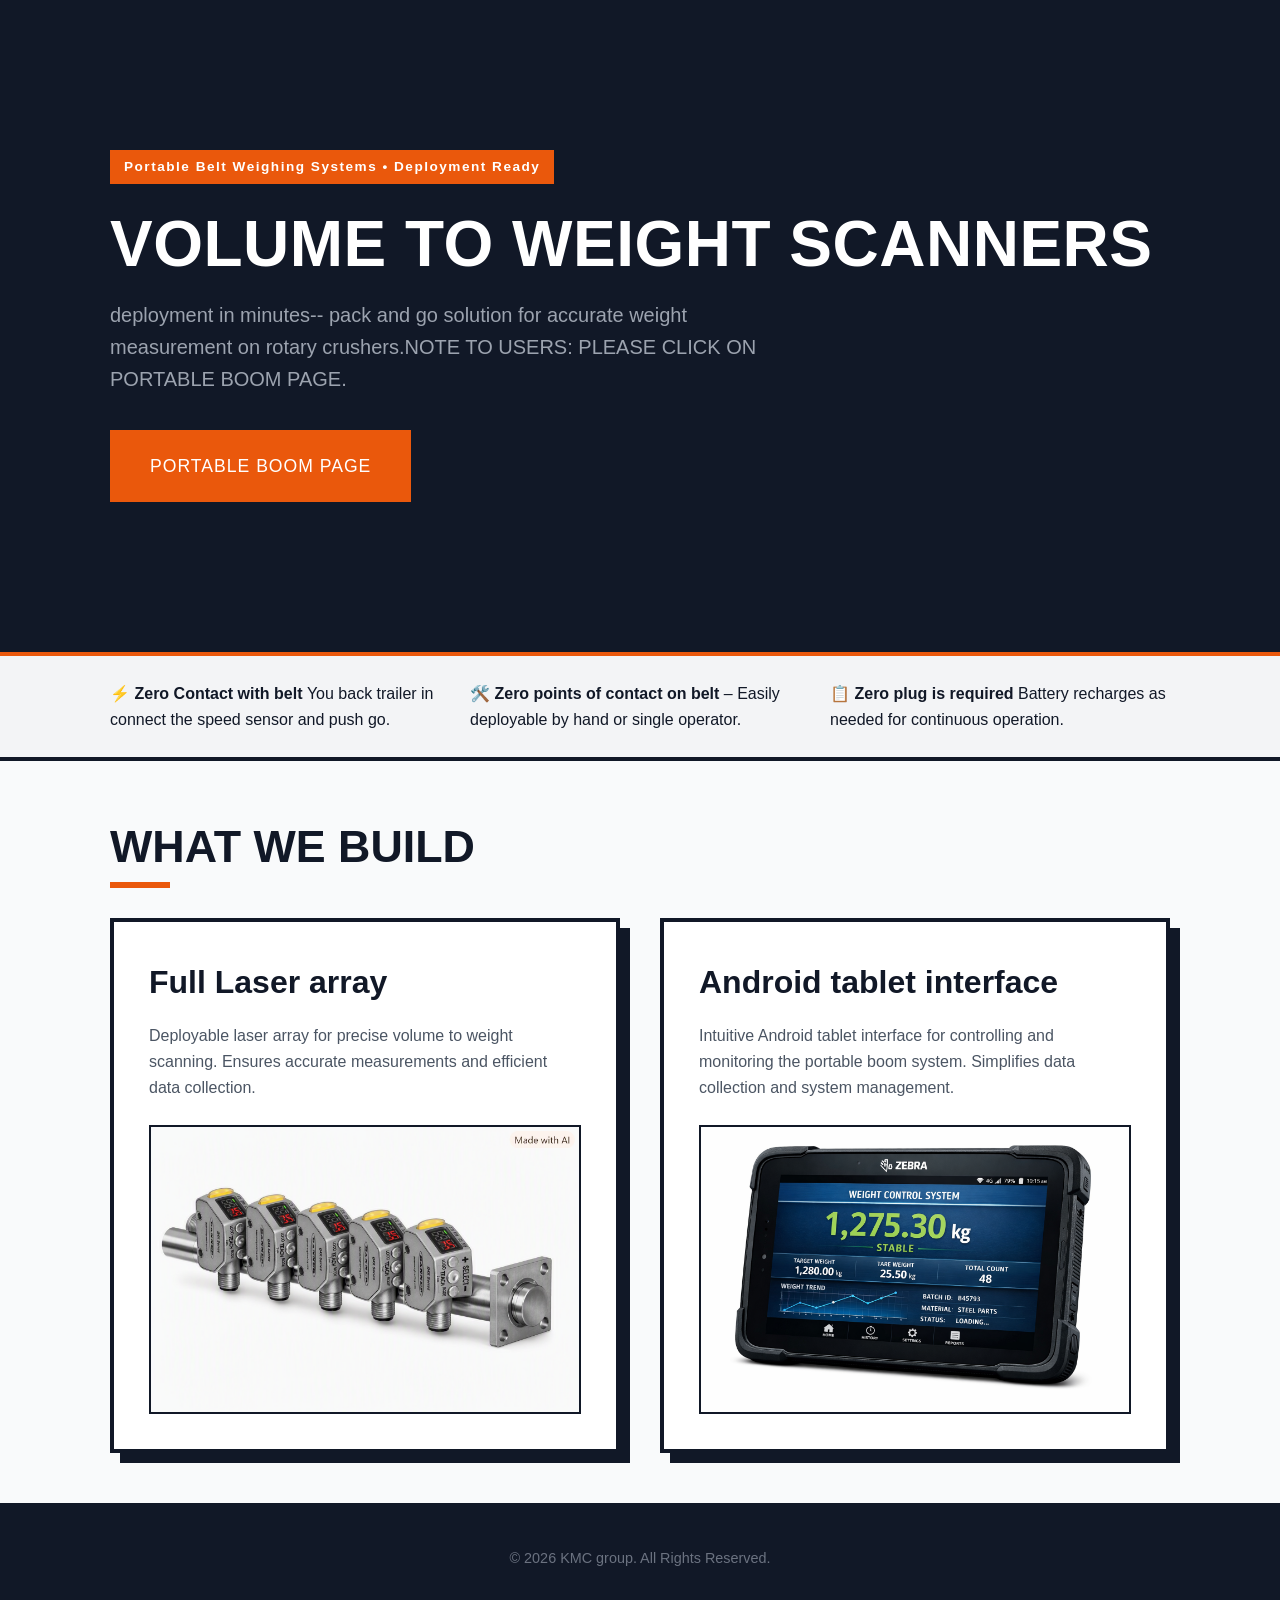
==== index.html @ 07d9b66f "Fix lowercase HTML entry filename" ====
<!DOCTYPE html>
<html lang="en">
<head>
    <meta charset="UTF-8">
    <meta name="viewport" content="width=device-width, initial-scale=1.0">
    <title>portable conveyer weighing sytems</title>
    <link rel="stylesheet" href="Style.css">
</head>
<body>

    <!-- HERO SECTION -->
    <header class="hero">
        <div class="container">
            <span class="badge">Portable Belt Weighing Systems • Deployment Ready</span>
            <h1>VOLUME TO WEIGHT SCANNERS</h1>
            <p>deployment in minutes-- pack and go solution for accurate weight measurement on rotary crushers.NOTE TO USERS: PLEASE CLICK ON PORTABLE BOOM PAGE. </p>
            <a href="showcase.html" class="btn btn-primary">PORTABLE BOOM PAGE</a>
        </div>
    </header>

    <!-- CORE VALUE PROPOSITION -->
    <section class="value-bar">
        <div class="container value-grid">
            <div class="value-item">⚡ <strong>Zero Contact with belt </strong>You back trailer in connect the speed sensor and push go.</div>
            <div class="value-item">🛠️ <strong>Zero points of contact on belt</strong> – Easily deployable by hand or single operator.</div>
            <div class="value-item">📋 <strong>Zero plug is required</strong> Battery recharges as needed for continuous operation.</div>
        </div>
    </section>

    <!-- PROJECTS & SERVICES -->
    <section class="services container">
        <h2>WHAT WE BUILD</h2>
       
        <div class="grid">
            <!-- Service 1 -->
            <div class="card">
                <h3>Full Laser array</h3>
                <p>Deployable laser array for precise volume to weight scanning. Ensures accurate measurements and efficient data collection.</p>
                <img class="card-image" src="sensorarray.png" alt="Full laser sensor array">
            </div>

            <!-- Service 2 -->
            <div class="card">
                <h3>Android tablet interface</h3>
                <p>Intuitive Android tablet interface for controlling and monitoring the portable boom system. Simplifies data collection and system management.</p>
                <img class="card-image" src="tablet.png" alt="Android tablet interface">
            </div>
        </div>
    </section>

    <!-- FOOTER -->
    <footer>
        <p>&copy; 2026 KMC group. All Rights Reserved.</p>
    </footer>

</body>
</html>
---- Style.css ----
/* --- RESET & DESIGN VARIABLE SYSTEM --- */
* {
    margin: 0;
    padding: 0;
    box-sizing: border-box;
}

:root {
    --bg-clean: #f9fafb;      /* Bright, modern slate white */
    --primary-trade: #ea580c; /* High-vis safety orange / amber */
    --steel: #111827;         /* Deep structural steel charcoal */
    --plaster: #ffffff;
    --border-thick: 4px;      /* Heavy industrial lines */
}

body {
    font-family: 'Impact', 'Arial Black', sans-serif; /* Hard-hitting headers */
    background-color: var(--bg-clean);
    color: var(--steel);
    line-height: 1.6;
}

.container {
    max-width: 1100px;
    margin: 0 auto;
    padding: 50px 20px;
}

/* --- HERO BLOCK --- */
.hero {
    background-color: var(--steel);
    color: var(--plaster);
    text-align: left;
    padding: 100px 20px;
    border-bottom: var(--border-thick) solid var(--primary-trade);
}

.badge {
    background-color: var(--primary-trade);
    color: var(--plaster);
    font-family: sans-serif;
    font-size: 0.85rem;
    padding: 6px 14px;
    font-weight: 900;
    letter-spacing: 1.5px;
    display: inline-block;
    margin-bottom: 25px;
}

.hero h1 {
    font-size: 4rem;
    letter-spacing: 0.5px;
    line-height: 1.1;
    margin-bottom: 20px;
}

.hero p {
    font-family: Arial, sans-serif;
    font-size: 1.25rem;
    max-width: 700px;
    color: #9ca3af;
    margin-bottom: 35px;
}

/* --- VALUE SUB-BAR --- */
.value-bar {
    background-color: #f3f4f6;
    border-bottom: var(--border-thick) solid var(--steel);
}

.value-grid {
    display: grid;
    grid-template-columns: repeat(auto-fit, minmax(280px, 1fr));
    gap: 20px;
    padding: 25px 20px;
    font-family: sans-serif;
    font-size: 1rem;
}

/* --- BUTTON ELEMENTS --- */
.btn {
    display: inline-block;
    padding: 18px 36px;
    font-size: 1.1rem;
    text-decoration: none;
    text-transform: uppercase;
    border: var(--border-thick) solid var(--steel);
    letter-spacing: 1px;
    transition: transform 0.05s ease;
}

.btn-primary {
    background-color: var(--primary-trade);
    color: var(--plaster);
    border-color: var(--primary-trade);
}

.btn-secondary {
    background-color: transparent;
    color: var(--steel);
}

.btn:hover {
    transform: translate(-2px, -2px);
}

/* --- INDUSTRIAL SERVICE CARDS --- */
h2 {
    font-size: 2.8rem;
    margin-bottom: 35px;
    position: relative;
    display: inline-block;
}

h2::after {
    content: '';
    position: absolute;
    left: 0;
    bottom: -5px;
    width: 60px;
    height: 6px;
    background-color: var(--primary-trade);
}

.grid {
    display: grid;
    grid-template-columns: repeat(auto-fit, minmax(320px, 1fr));
    gap: 40px;
}

.card {
    background: var(--plaster);
    border: var(--border-thick) solid var(--steel);
    padding: 35px;
    box-shadow: 10px 10px 0px var(--steel); /* Brutalist builder shadow */
}

.card h3 {
    font-size: 2rem;
    margin-bottom: 15px;
    color: var(--steel);
}

.card p {
    font-family: sans-serif;
    color: #4b5563;
    margin-bottom: 25px;
}

.card-image {
    display: block;
    width: 100%;
    height: auto;
    border: 2px solid var(--steel);
}

.card ul {
    list-style: none;
    font-family: sans-serif;
    font-weight: bold;
}

.card li {
    margin-bottom: 12px;
    color: var(--steel);
}

/* --- PAYPAL BOX --- */
.paypal-box {
    border: 4px dashed var(--steel);
    background-color: #fff7ed;
    padding: 40px;
    text-align: center;
    box-shadow: 6px 6px 0px var(--primary-trade);
}

.paypal-box h4 {
    font-size: 1.8rem;
    margin-bottom: 10px;
}

.paypal-box p {
    font-family: sans-serif;
    margin-bottom: 25px;
}

/* --- FOOTER --- */
footer {
    background-color: var(--steel);
    color: #6b7280;
    text-align: center;
    padding: 40px 20px;
    font-family: sans-serif;
    font-size: 0.9rem;
    border-top: var(--border-thick) solid var(--steel);
}

/* --- PORTABLE BOOM SHOWCASE PAGE --- */
.showcase-page {
    min-height: 100vh;
    background-color: var(--steel);
    color: var(--plaster);
}

.showcase-nav {
    padding: 20px;
    border-bottom: var(--border-thick) solid var(--primary-trade);
}

.showcase-nav .container {
    padding: 0 20px;
}

.showcase-nav .btn {
    padding: 10px 18px;
    color: var(--plaster);
    border-color: var(--plaster);
}

.showcase-layout {
    min-height: calc(100vh - 88px);
    display: grid;
    grid-template-columns: minmax(280px, 0.8fr) minmax(0, 1.2fr);
    align-items: center;
    gap: 48px;
    padding-top: 56px;
    padding-bottom: 56px;
}

.showcase-copy h1 {
    font-size: 3rem;
    line-height: 1.05;
    margin-bottom: 24px;
}

.showcase-copy p {
    color: #d1d5db;
    font-family: Arial, sans-serif;
    font-size: 1.05rem;
    margin-bottom: 18px;
}

.showcase-image {
    display: block;
    width: 100%;
    margin: 0 auto;
    object-fit: contain;
}

@media (max-width: 700px) {
    .container {
        padding: 38px 16px;
    }

    .hero {
        padding: 64px 16px;
    }

    .hero h1 {
        font-size: 2.5rem;
    }

    .hero p {
        font-size: 1.1rem;
    }

    .badge {
        font-size: 0.75rem;
        letter-spacing: 1px;
    }

    .btn {
        width: 100%;
        padding: 15px 18px;
        text-align: center;
    }

    h2 {
        font-size: 2.25rem;
        margin-bottom: 28px;
    }

    .grid {
        grid-template-columns: minmax(0, 1fr);
        gap: 28px;
    }

    .value-grid {
        grid-template-columns: minmax(0, 1fr);
        gap: 16px;
        padding: 24px 16px;
    }

    .card {
        padding: 24px;
        box-shadow: 6px 6px 0 var(--steel);
    }

    .card h3 {
        font-size: 1.7rem;
    }

    .showcase-nav {
        padding: 14px 16px;
    }

    .showcase-nav .container {
        padding: 0;
    }

    .showcase-nav .btn {
        width: auto;
    }

    .showcase-layout {
        grid-template-columns: minmax(0, 1fr);
        gap: 32px;
        padding-top: 38px;
        padding-bottom: 38px;
    }

    .showcase-copy h1 {
        font-size: 2.35rem;
    }
}
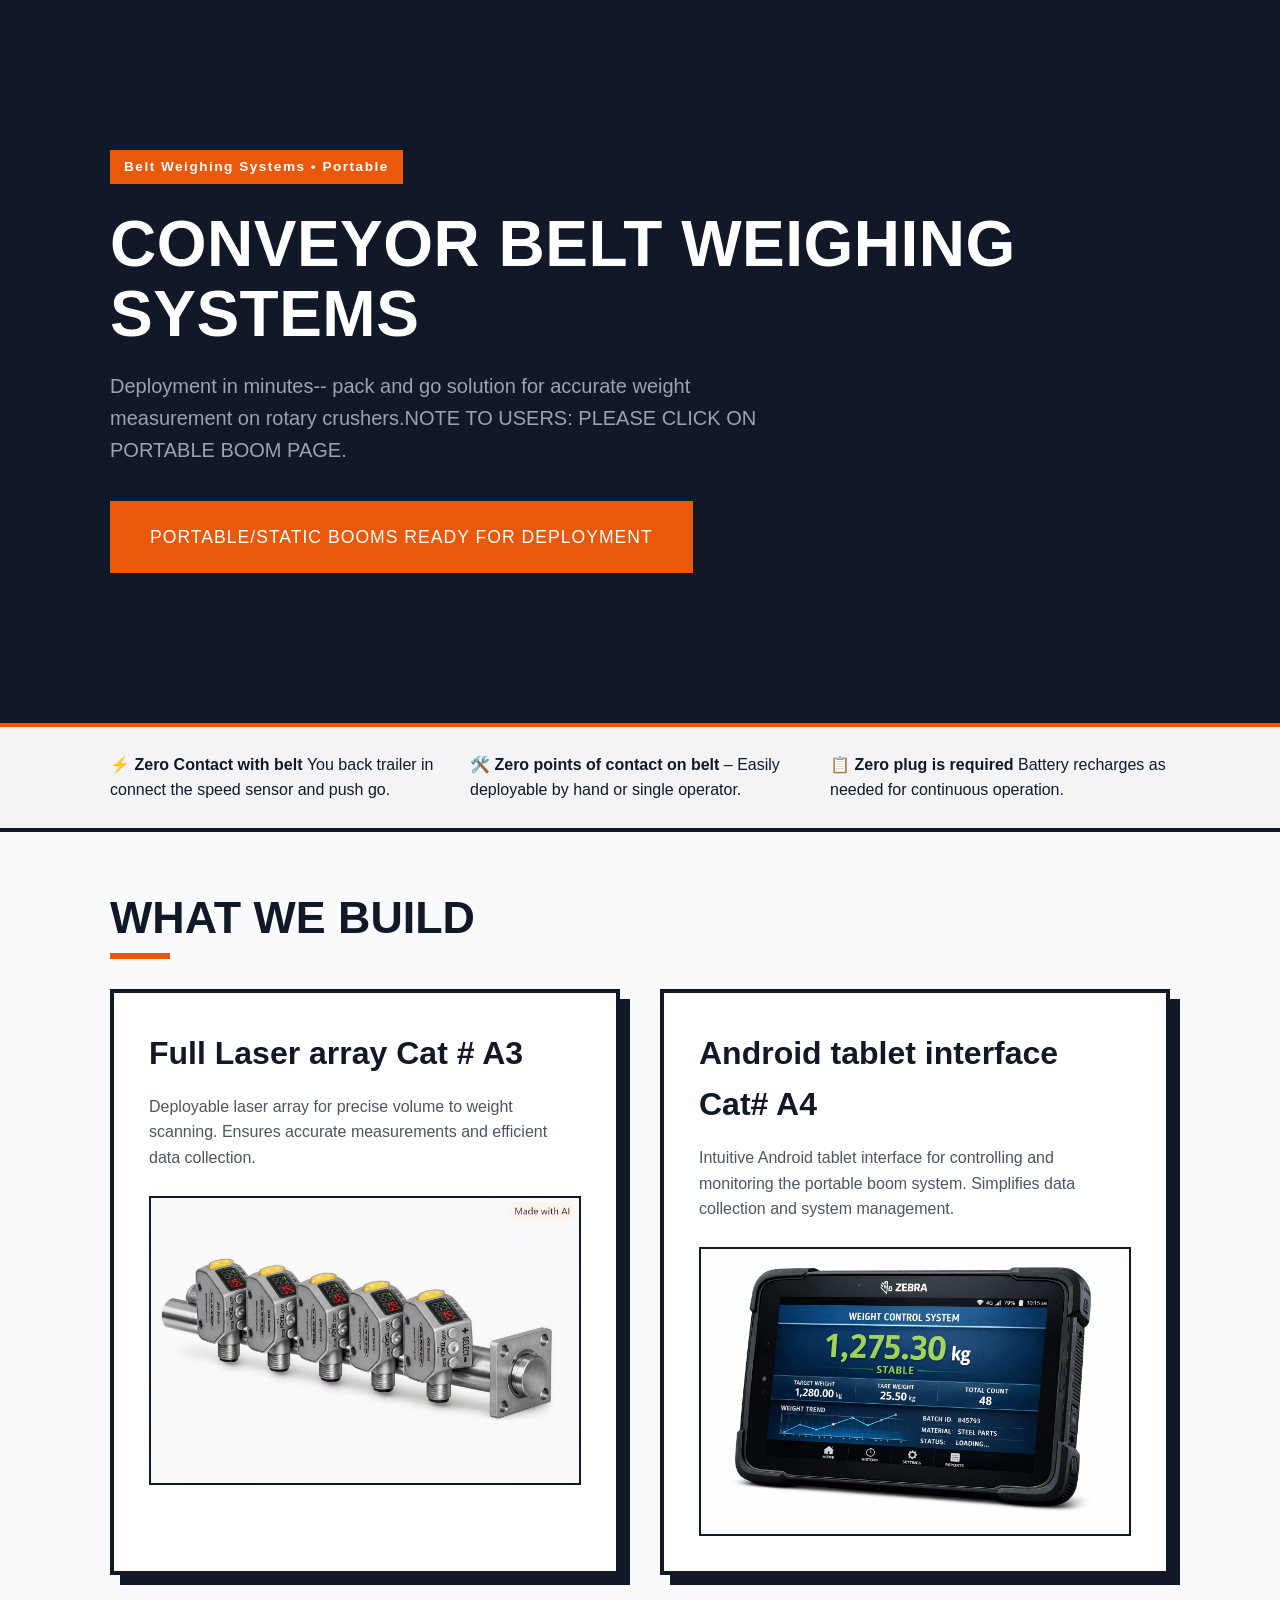
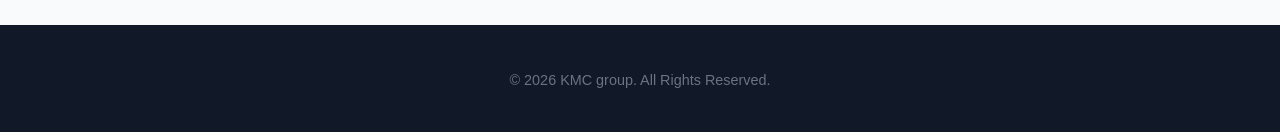
==== commit 44d38fbd: "Refresh boom showcase and contact details Co-authored-by: Copilot <223556219+Copilot@users.noreply.g" ====
--- a/index.html
+++ b/index.html
@@ -3,7 +3,7 @@
 <head>
     <meta charset="UTF-8">
     <meta name="viewport" content="width=device-width, initial-scale=1.0">
-    <title>portable conveyer weighing sytems</title>
+    <title> Conveyor Belt Weighing Systems</title>
     <link rel="stylesheet" href="Style.css">
 </head>
 <body>
@@ -11,10 +11,10 @@
     <!-- HERO SECTION -->
     <header class="hero">
         <div class="container">
-            <span class="badge">Portable Belt Weighing Systems • Deployment Ready</span>
-            <h1>VOLUME TO WEIGHT SCANNERS</h1>
-            <p>deployment in minutes-- pack and go solution for accurate weight measurement on rotary crushers.NOTE TO USERS: PLEASE CLICK ON PORTABLE BOOM PAGE. </p>
-            <a href="showcase.html" class="btn btn-primary">PORTABLE BOOM PAGE</a>
+            <span class="badge"> Belt Weighing Systems • Portable</span>
+            <h1>CONVEYOR BELT WEIGHING SYSTEMS</h1>
+            <p>Deployment in minutes-- pack and go solution for accurate weight measurement on rotary crushers.NOTE TO USERS: PLEASE CLICK ON PORTABLE BOOM PAGE. </p>
+            <a href="showcase.html" class="btn btn-primary">PORTABLE/STATIC BOOMS READY FOR DEPLOYMENT</a>
         </div>
     </header>
 
@@ -34,14 +34,14 @@
         <div class="grid">
             <!-- Service 1 -->
             <div class="card">
-                <h3>Full Laser array</h3>
+                <h3>Full Laser array Cat # A3 </h3>
                 <p>Deployable laser array for precise volume to weight scanning. Ensures accurate measurements and efficient data collection.</p>
                 <img class="card-image" src="sensorarray.png" alt="Full laser sensor array">
             </div>
 
             <!-- Service 2 -->
             <div class="card">
-                <h3>Android tablet interface</h3>
+                <h3>Android tablet interface Cat# A4</h3>
                 <p>Intuitive Android tablet interface for controlling and monitoring the portable boom system. Simplifies data collection and system management.</p>
                 <img class="card-image" src="tablet.png" alt="Android tablet interface">
             </div>
--- a/Style.css
+++ b/Style.css
@@ -208,13 +208,29 @@
 }
 
 .showcase-nav .container {
-    padding: 0 20px;
+    max-width: none;
+    margin: 0;
+    padding: 0;
+    display: flex;
+    align-items: center;
+    flex-wrap: wrap;
+    gap: 20px;
 }
 
 .showcase-nav .btn {
     padding: 10px 18px;
     color: var(--plaster);
     border-color: var(--plaster);
+    flex: 0 0 auto;
+}
+
+.showcase-nav-message {
+    color: var(--plaster);
+    font-family: Arial, sans-serif;
+    font-size: 0.95rem;
+    font-weight: 700;
+    letter-spacing: 1px;
+    line-height: 1.4;
 }
 
 .showcase-layout {
@@ -247,6 +263,87 @@
     object-fit: contain;
 }
 
+.order-info {
+    max-width: 700px;
+    margin: 0 auto 56px;
+    padding: 28px;
+    background: var(--plaster);
+    color: var(--steel);
+    font-family: Arial, sans-serif;
+}
+
+.order-info h2 {
+    font-family: 'Impact', 'Arial Black', sans-serif;
+    font-size: 2.2rem;
+    margin-bottom: 22px;
+}
+
+.order-info p {
+    margin-bottom: 18px;
+}
+
+.order-form {
+    display: grid;
+    gap: 18px;
+    margin: 28px 0 36px;
+}
+
+.form-field {
+    display: grid;
+    gap: 6px;
+}
+
+.form-field label {
+    font-weight: 700;
+}
+
+.form-field input,
+.form-field textarea {
+    width: 100%;
+    padding: 12px;
+    border: 2px solid #9ca3af;
+    border-radius: 2px;
+    color: var(--steel);
+    font: inherit;
+}
+
+.form-field input:focus,
+.form-field textarea:focus {
+    outline: 3px solid var(--primary-trade);
+    outline-offset: 2px;
+}
+
+.form-submit {
+    justify-self: start;
+    padding: 14px 20px;
+    border: 2px solid var(--steel);
+    background: var(--primary-trade);
+    color: var(--plaster);
+    font: inherit;
+    font-weight: 700;
+    cursor: pointer;
+}
+
+.form-submit:hover {
+    background: var(--steel);
+}
+
+.punter-box {
+    margin-top: 28px;
+    padding: 20px;
+    background: #f7f7f7;
+    border: 2px solid #d1d5db;
+}
+
+.punter-box h3 {
+    margin-bottom: 8px;
+    font-family: 'Impact', 'Arial Black', sans-serif;
+}
+
+.punter-box p {
+    margin-bottom: 0;
+}
+
 @media (max-width: 700px) {
     .container {
         padding: 38px 16px;
@@ -310,6 +407,12 @@
 
     .showcase-nav .btn {
         width: auto;
+    }
+
+    .showcase-nav-message {
+        flex-basis: 100%;
+        font-size: 0.8rem;
+        letter-spacing: 0.5px;
     }
 
     .showcase-layout {
@@ -322,5 +425,10 @@
     .showcase-copy h1 {
         font-size: 2.35rem;
     }
+
+    .order-info {
+        margin: 0 16px 38px;
+        padding: 22px;
+    }
 }
  
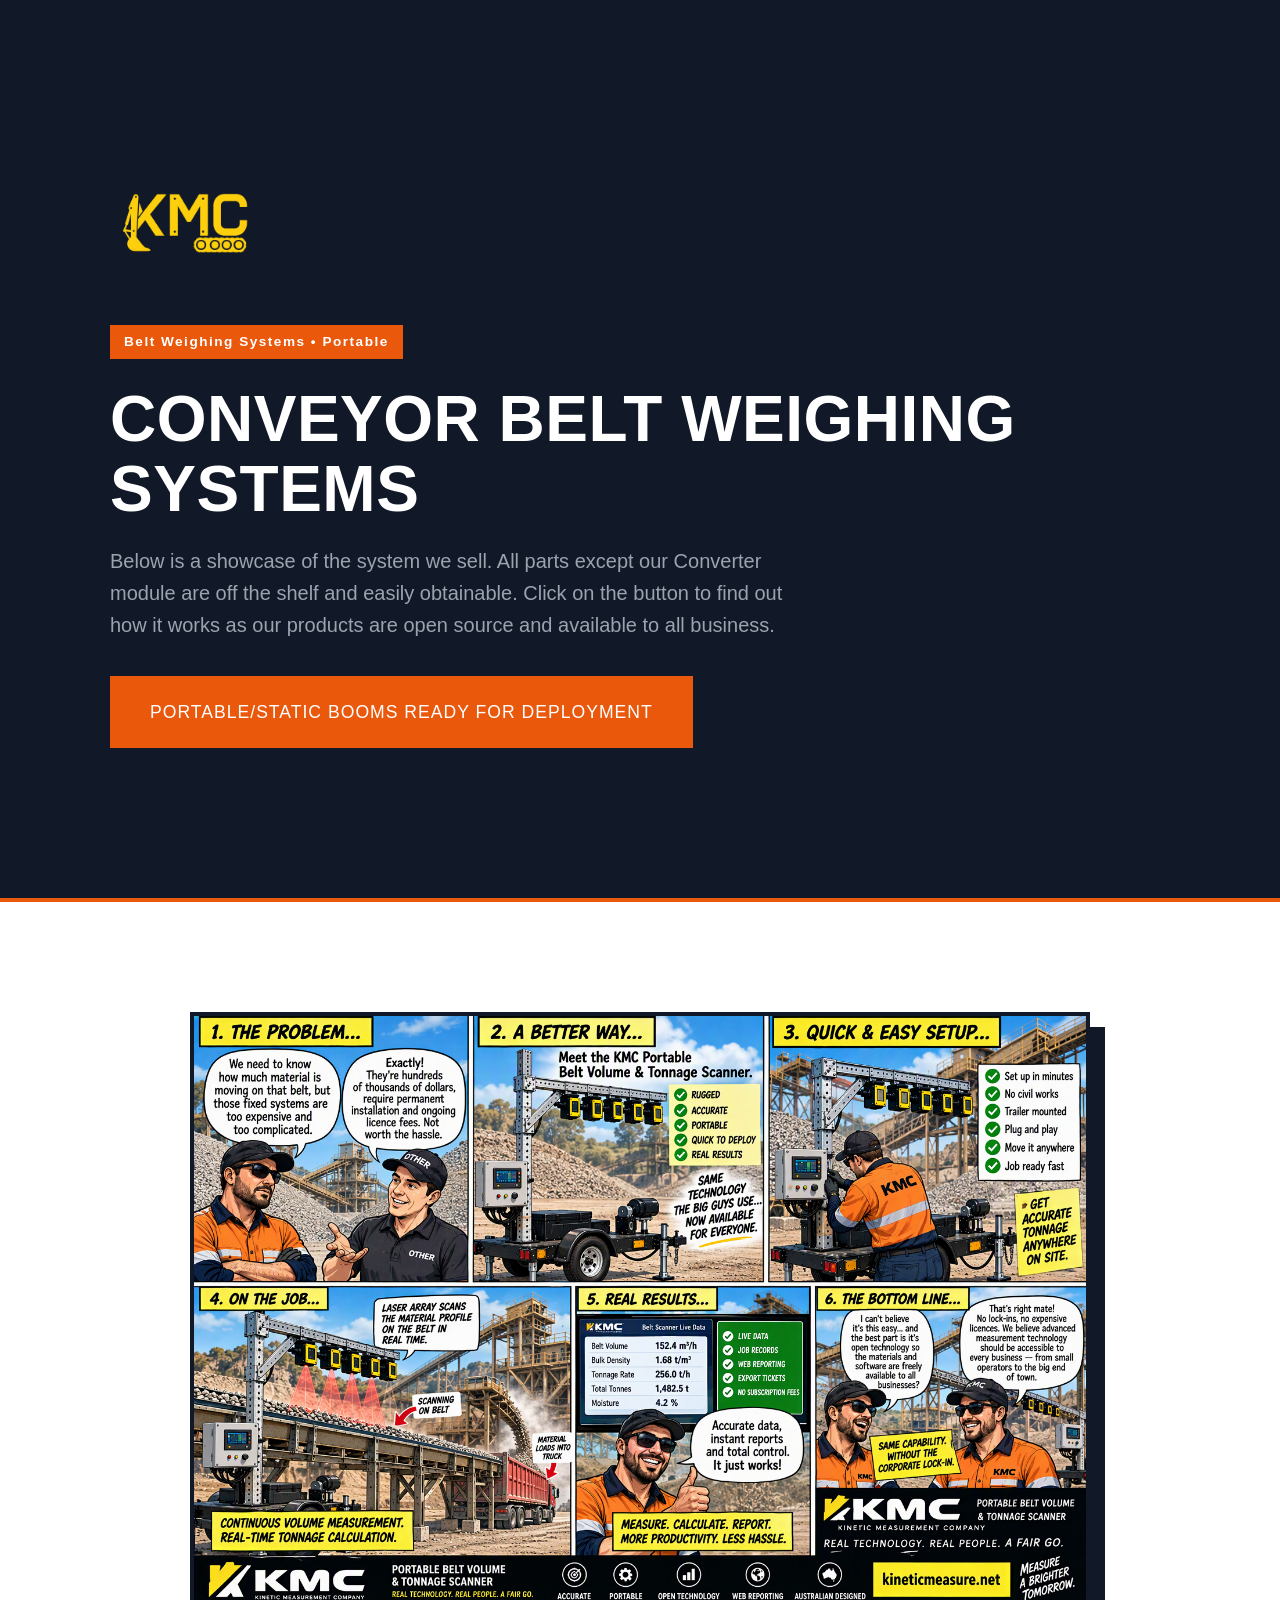
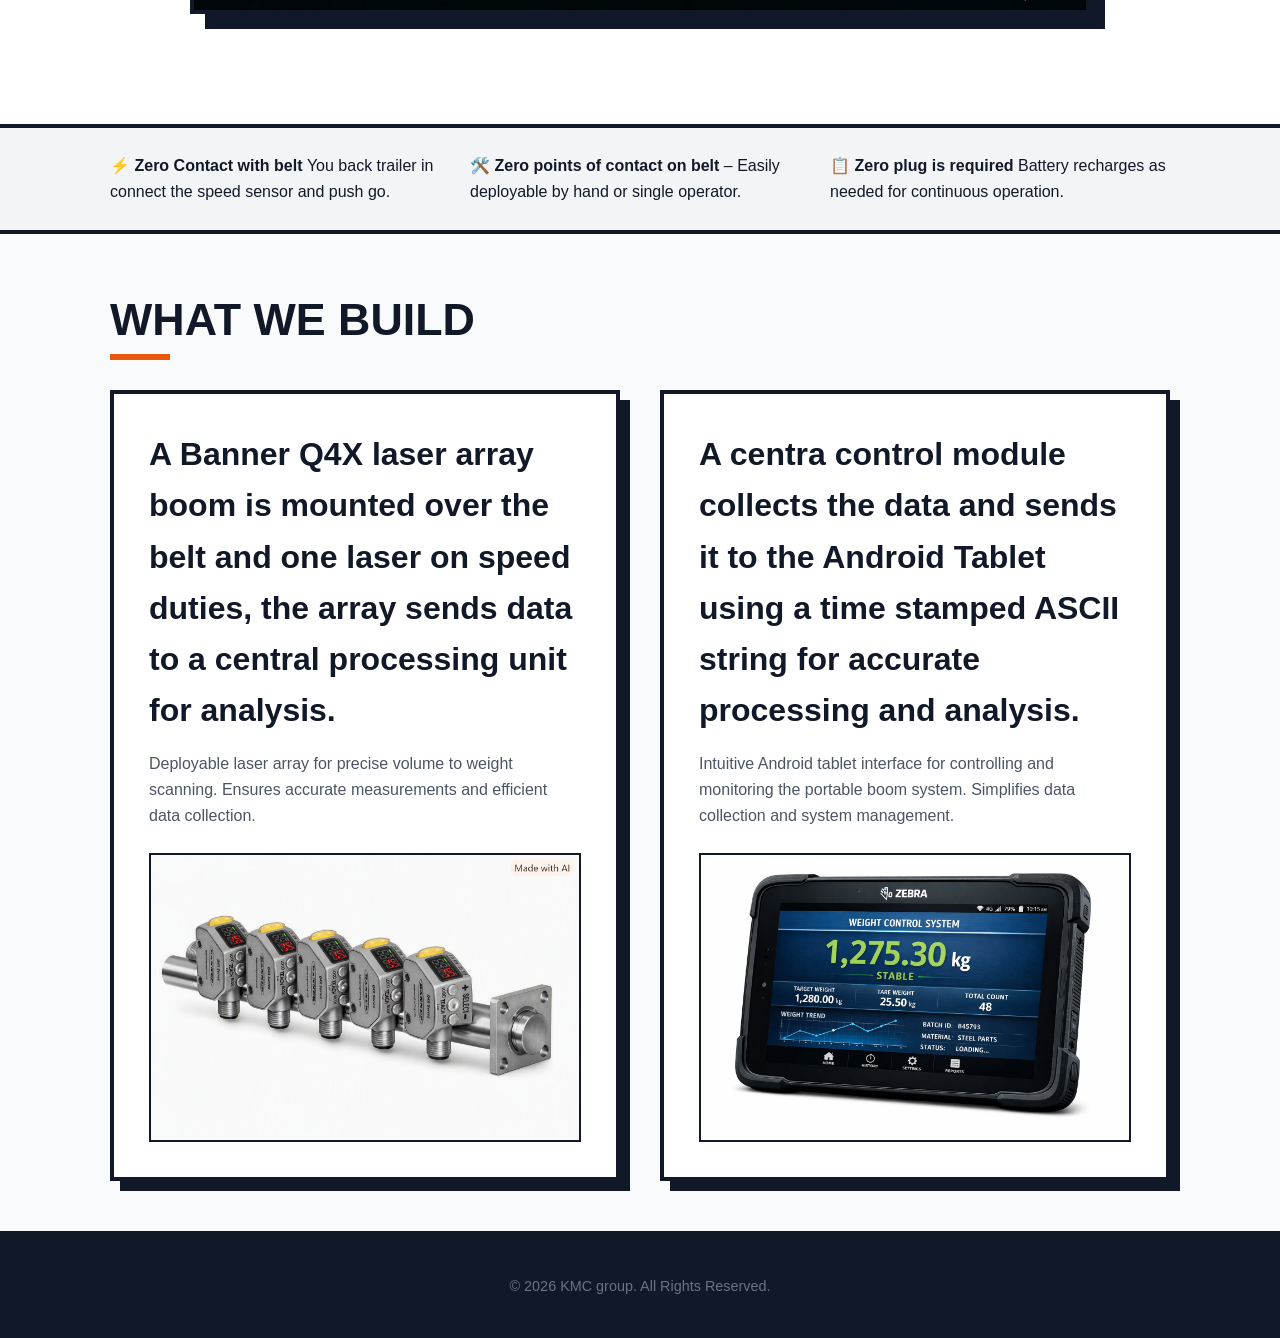
==== commit 4e466764: "Add critical updates: gitignore, README, meta descriptions, and KMC branding - Add .gitignore for pr" ====
--- a/index.html
+++ b/index.html
@@ -3,7 +3,8 @@
 <head>
     <meta charset="UTF-8">
     <meta name="viewport" content="width=device-width, initial-scale=1.0">
-    <title> Conveyor Belt Weighing Systems</title>
+    <meta name="description" content="Portable conveyor belt weighing systems with laser array technology. No belt modifications needed. Easy deployment, zero contact measurement.">
+    <title>KMC | Conveyor Belt Weighing Systems</title>
     <link rel="stylesheet" href="Style.css">
 </head>
 <body>
@@ -11,12 +12,20 @@
     <!-- HERO SECTION -->
     <header class="hero">
         <div class="container">
+            <img src="kmc-logo.png" alt="KMC Logo" class="logo">
             <span class="badge"> Belt Weighing Systems • Portable</span>
             <h1>CONVEYOR BELT WEIGHING SYSTEMS</h1>
-            <p>Deployment in minutes-- pack and go solution for accurate weight measurement on rotary crushers.NOTE TO USERS: PLEASE CLICK ON PORTABLE BOOM PAGE. </p>
+            <p>Below is a showcase of the system we sell. All parts except our Converter module are off the shelf and easily obtainable. Click on the button to find out how it works as our products are open source and available to all business.  </p>
             <a href="showcase.html" class="btn btn-primary">PORTABLE/STATIC BOOMS READY FOR DEPLOYMENT</a>
         </div>
     </header>
+
+    <!-- KMC BELT SHOWCASE -->
+    <section class="kmc-showcase">
+        <div class="container">
+            <img src="KMC belt.png" alt="KMC Belt System" class="kmc-belt-image">
+        </div>
+    </section>
 
     <!-- CORE VALUE PROPOSITION -->
     <section class="value-bar">
@@ -34,14 +43,14 @@
         <div class="grid">
             <!-- Service 1 -->
             <div class="card">
-                <h3>Full Laser array Cat # A3 </h3>
+                <h3>A Banner Q4X laser array boom is mounted over the belt and one laser on speed duties, the array sends data to a central processing unit for analysis. </h3>
                 <p>Deployable laser array for precise volume to weight scanning. Ensures accurate measurements and efficient data collection.</p>
                 <img class="card-image" src="sensorarray.png" alt="Full laser sensor array">
             </div>
 
             <!-- Service 2 -->
             <div class="card">
-                <h3>Android tablet interface Cat# A4</h3>
+                <h3>A centra control module collects the data and sends it to the Android Tablet using a time stamped ASCII string for accurate processing and analysis.</h3>
                 <p>Intuitive Android tablet interface for controlling and monitoring the portable boom system. Simplifies data collection and system management.</p>
                 <img class="card-image" src="tablet.png" alt="Android tablet interface">
             </div>
--- a/Style.css
+++ b/Style.css
@@ -35,6 +35,13 @@
     border-bottom: var(--border-thick) solid var(--primary-trade);
 }
 
+.logo {
+    display: block;
+    max-width: 150px;
+    height: auto;
+    margin-bottom: 25px;
+}
+
 .badge {
     background-color: var(--primary-trade);
     color: var(--plaster);
@@ -60,6 +67,23 @@
     max-width: 700px;
     color: #9ca3af;
     margin-bottom: 35px;
+}
+
+/* --- KMC BELT SHOWCASE --- */
+.kmc-showcase {
+    background-color: var(--plaster);
+    padding: 60px 20px;
+    border-bottom: var(--border-thick) solid var(--steel);
+}
+
+.kmc-belt-image {
+    display: block;
+    width: 100%;
+    max-width: 900px;
+    height: auto;
+    margin: 0 auto;
+    border: var(--border-thick) solid var(--steel);
+    box-shadow: 15px 15px 0px var(--steel);
 }
 
 /* --- VALUE SUB-BAR --- */
@@ -217,6 +241,18 @@
     gap: 20px;
 }
 
+.nav-top {
+    display: flex;
+    align-items: center;
+    gap: 20px;
+    width: 100%;
+}
+
+.nav-logo {
+    max-width: 80px;
+    height: auto;
+}
+
 .showcase-nav .btn {
     padding: 10px 18px;
     color: var(--plaster);
@@ -282,6 +318,20 @@
     margin-bottom: 18px;
 }
 
+.order-info a {
+    color: var(--primary-trade);
+    text-decoration: none;
+    font-weight: 700;
+    border-bottom: 2px solid var(--primary-trade);
+    transition: background-color 0.2s ease;
+}
+
+.order-info a:hover {
+    background-color: var(--primary-trade);
+    color: var(--plaster);
+    padding: 2px 4px;
+}
+
 .order-form {
     display: grid;
     gap: 18px;
@@ -353,6 +403,11 @@
         padding: 64px 16px;
     }
 
+    .logo {
+        max-width: 120px;
+        margin-bottom: 20px;
+    }
+
     .hero h1 {
         font-size: 2.5rem;
     }
@@ -405,8 +460,18 @@
         padding: 0;
     }
 
+    .nav-top {
+        gap: 12px;
+    }
+
+    .nav-logo {
+        max-width: 60px;
+    }
+
     .showcase-nav .btn {
         width: auto;
+        padding: 8px 14px;
+        font-size: 0.9rem;
     }
 
     .showcase-nav-message {
